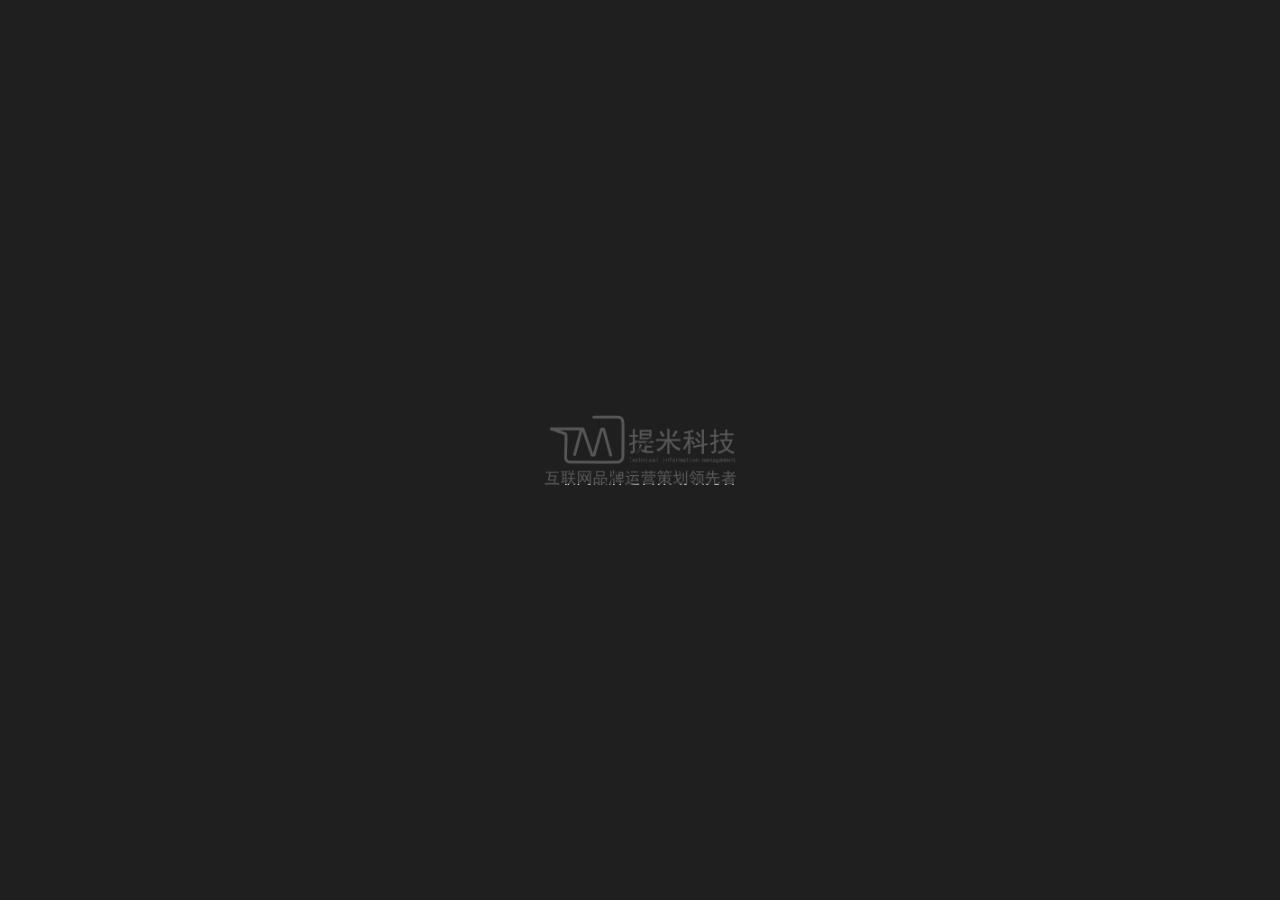
==== index.html @ 5b45d287 "5月7更换封面后" ====
<!DOCTYPE html>
<html>
<head>
    <title>提米科技</title>
    <meta charset="utf-8">
    
	<meta name='keywords' content='提米科技'>
	<meta name='description' content='提米科技,互联网品牌运营策划领先者'>
    <meta http-equiv="X-UA-Compatible" content="IE=edge,chrome=1">
    <meta name="viewport" content="width=device-width, initial-scale=1.0">
    <link rel="shortcut icon" href="c9cdn.tuliptech.cn/static/imgs/conine-ico.png" />

    

    <link rel="stylesheet" href="c9cdn.tuliptech.cn/static/common/common.css"/>
    <link rel="stylesheet" href="static/style/page.css"/>
</head>
<body class="page-index">


<div class="loading-box">
    <div class="loading-inner">
        <div class="loading-ani-left"></div>
        <div class="loading-ani-right"></div>
    </div>
</div>




<!--导航DISC-->
<svg id="svg" class="t-right-top nav-disc-box" viewBox="-5,0,14,14"></svg>

<!--微信二维码-->
<div class="img-weixin-box">
    <div class="img-weixin-close"></div>
    <img src="c9cdn.tuliptech.cn/static/imgs/img-w-bg.gif">
</div>

<!--导航box-->
<div id="navBox" class="nav-body-box">
    <ul>
        <li class="nav-about">
            <a href="page/about.html"></a>
            <span class="nav-line"></span>
            <span class="nav-intro"></span>
        </li>
        <li class="nav-work">
            <a href="http://www.s8bjh.cn/"></a>
            <span class="nav-line"></span>
            <span class="nav-intro"></span>
        </li>
        <li class="nav-blog">
            <a href="page/case.html"></a>
            <span class="nav-line"></span>
            <span class="nav-intro"></span>
        </li>
        <li class="nav-contact">
            <a href="page/contact.html"></a>
            <span class="nav-line"></span>
            <span class="nav-intro"></span>
        </li>
    </ul>
    <!--社交平台链接-->
    <div class="clearfix nav-share">
        <a target="_blank" class="nav-share-b" href=""></a>
        <a target="_blank" class="nav-share-d" href="page/contact.html"></a>
        <a target="_blank" class="nav-share-x" href="page/contact.html"></a>
        <a class="nav-share-w" href="javascript:void(0);"></a>
    </div>
</div>
<div id="navMask" class="nav-body-mask"></div>

<a href="#page1" class="panel-scroll t-right-bot"></a>

<!--首页视频-->
<div id="fullpage" class="main">

    

    <div id="section-1" class="section m-section m-section-panel-1">
        <div class="section-box">
            <div class="panel-logo panel-logo-1" data-original="c9cdn.tuliptech.cn/static/imgs/logo-1-bg.png"></div>
            <div class="panel-title-first t-left-top"></div>
            <div class="panel-slogan-first t-left-bot"></div>
        </div>

        <div class="t-center"></div>

    </div>

    <div id="section-2" class="section m-section m-section-panel-2">
        <div class="section-box">
            <div class="panel-logo panel-logo-2" data-original="c9cdn.tuliptech.cn/static/imgs/logo-2-bg.png"></div>
               <div class="panel-title t-left-top">
                <img src="c9cdn.tuliptech.cn/static/imgs/slgon/slgon-01.svg" />
            </div>
            <div class="panel-slogan t-left-bot">
                <div class="slogan-img"></div>
                <div class="slogan-txt">
					<br/>互联网时代，我们热情不断。<br/>不被生活磨灭，将热情融入品牌，让品牌充满故事。	
                </div>
            </div>
        </div>
        <div class="t-center"></div>
    </div>

    <div id="section-3" class="section m-section m-section-panel-3">
        <div class="section-box">
            <div class="panel-logo panel-logo-3" data-original="c9cdn.tuliptech.cn/static/imgs/logo-3-bg.png"></div>
               <div class="panel-title t-left-top">
                <img src="c9cdn.tuliptech.cn/static/imgs/slgon/slgon-02.svg" />
            </div>
            <div class="panel-slogan t-left-bot">
                <div class="slogan-img"></div>
                <div class="slogan-txt">十年如一日的积累和沉淀，对社会变迁和技术革新的敏锐嗅觉，<br/>
                    让我们洞察用户需求、把我市场趋势，但我们初心不变。
                </div>
            </div>
        </div>
        <div class="t-center"></div>
    </div>

    <div id="section-4" class="section m-section m-section-panel-4">
        <div class="section-box">
            <div class="panel-logo panel-logo-4" data-original="c9cdn.tuliptech.cn/static/imgs/logo-4-bg.png"></div>
               <div class="panel-title t-left-top">
                <img src="c9cdn.tuliptech.cn/static/imgs/slgon/slgon-03.svg" />
            </div>
            <div class="panel-slogan t-left-bot">
                <div class="slogan-img"></div>
                <div class="slogan-txt"><br/>用心是提米的态度。我们善于聆听客户要求，凡事以客户为主<br/>始终站在客户的立场审视自己的工作。
                </div>
            </div>
        </div>
        <div class="t-center"></div>
    </div>

    <div id="section-5" class="section m-section m-section-panel-5">
        <div class="section-box">
            <div class="panel-logo panel-logo-5" data-original="c9cdn.tuliptech.cn/static/imgs/logo-5-bg.png"></div>
               <div class="panel-title t-left-top">
                <img src="c9cdn.tuliptech.cn/static/imgs/slgon/slgon-04.svg" />
            </div>
            <div class="panel-slogan t-left-bot">
                <div class="slogan-img"></div>
                <div class="slogan-txt">"文不按古，匠心独妙“每件小事都追求到极致。<br/>
                    如果成不了第一，那就成为有追求的。
                </div>
            </div>
        </div>
        <div class="t-center"></div>
    </div>

    <div id="section-6" class="section m-section m-section-panel-6">
        <div class="section-box">
            <div class="panel-logo panel-logo-6" data-original="c9cdn.tuliptech.cn/static/imgs/logo-6-bg.png"></div>
               <div class="panel-title t-left-top">
                <img src="c9cdn.tuliptech.cn/static/imgs/slgon/slgon-05.svg" />
            </div>
            <div class="panel-slogan t-left-bot">
                <div class="slogan-img"></div>
                <div class="slogan-txt">设计是需要不断的跟上潮流、创新<br/>
                    它让品牌被认识，被广传，被认可。
                </div>
            </div>
        </div>
        <div class="t-center"></div>
    </div>

    <div id="section-7" class="section m-section section-end m-section-panel-7">
        <div class="t-left-top page-logo">
            <a class="logo" href="#page1">
                <img src="c9cdn.tuliptech.cn/static/imgs/logo-bg-white.png"/>
            </a>
        </div>
        <div class="section-end-intro">
             <h1>互联网品牌运营策划领先者</h1>
            <p>为您量身定做您的品牌，帮助您的品牌在激烈的竞争中脱颖而出、与众不同。</p>
        </div>
        <div class="section-end-inner">
            <div class="end-panel">
                <a class="end-item" href="page/about.html">
                    <div class="hover-circel-1"></div>
                    <div class="hover-circel-2"></div>
                    <h2>ABOUT</h2>
                    <h4>关于我们</h4>
                    <p>匠于心，品于行，做品牌，我们是认真的</p>
                </a>
            </div>
            <div class="end-panel">
                <a class="end-item" href="http://www.s8bjh.cn/">
                    <div class="hover-circel-1"></div>
                    <div class="hover-circel-2"></div>
                    <h2>TIMIMAILBOX</h2>
                    <h4>TIMI微信箱</h4>
                    <p>为您提供更好的服务</p>
                </a>
            </div>
            <div class="end-panel">
                <a class="end-item" href="page/case.html">
                    <div class="hover-circel-1"></div>
                    <div class="hover-circel-2"></div>
                    <h2>SERVICE</h2>
                    <h4>服务</h4>
                    <p>全程跟进客户,认真聆听客户的要求</p>
                </a>
            </div>
            <div class="end-panel">
                <a class="end-item" href="page/contact.html">
                    <div class="hover-circel-1"></div>
                    <div class="hover-circel-2"></div>
                    <h2>CONTACT</h2>
                    <h4>联系我们</h4>
                    <p>和提米一起创造更好的品牌</p>
                </a>
            </div>
        </div>
        <div class="end-hire">
            <span>我们正在寻找与众不同的你，快来加入我们！</span>
            
        </div>
        <div class="end-share nav-share t-left-bot">
            <a target="_blank" class="nav-share-b" href=""></a>
            <a target="_blank" class="nav-share-d" href="page/contact.html"></a>
            <a target="_blank" class="nav-share-x" href="page/contact.html"></a>
            <a class="nav-share-w" href="javascript:void(0);"></a>
        </div>
        <div class="end-copyRight">
            <div class="copyRight-inner">
                <span>Copyright ? 提米科技. </span>
            </div>
        </div>
    </div>
</div>

<script src="http://c9cdn.tuliptech.cn/static/script/lib/jquery.js"></script>
<script src="http://c9cdn.tuliptech.cn/static/script/lib/resLoader.js"></script>
<script src="http://c9cdn.tuliptech.cn/static/script/lib/touch-0.2.13.min.js"></script>
<script src="http://c9cdn.tuliptech.cn/static/script/lib/reqestAnimationFrame.js"></script>
<script src="http://c9cdn.tuliptech.cn/static/script/lib/jquery.mousewheel.min.js"></script>
<script src="http://c9cdn.tuliptech.cn/static/script/lib/greensock/TweenMax.min.js"></script>
<script src="http://c9cdn.tuliptech.cn/static/script/lib/scrollmagic/ScrollMagic.min.js"></script>
<script src="http://c9cdn.tuliptech.cn/static/script/lib/scrollmagic/plugins/animation.gsap.js"></script>
<script src="http://c9cdn.tuliptech.cn/static/script/lib/fullpage/jquery.fullPage.js"></script>
<script src="http://c9cdn.tuliptech.cn/static/script/lib/snap.svg-min.js"></script>
<script>
    window.navType = false;
</script>
<script src="http://c9cdn.tuliptech.cn/static/script/common.js"></script>
<script src="http://c9cdn.tuliptech.cn/static/script/index.js"></script>
<script src="http://c9cdn.tuliptech.cn/static/script/tongji.js"></script>
</body>
</html>
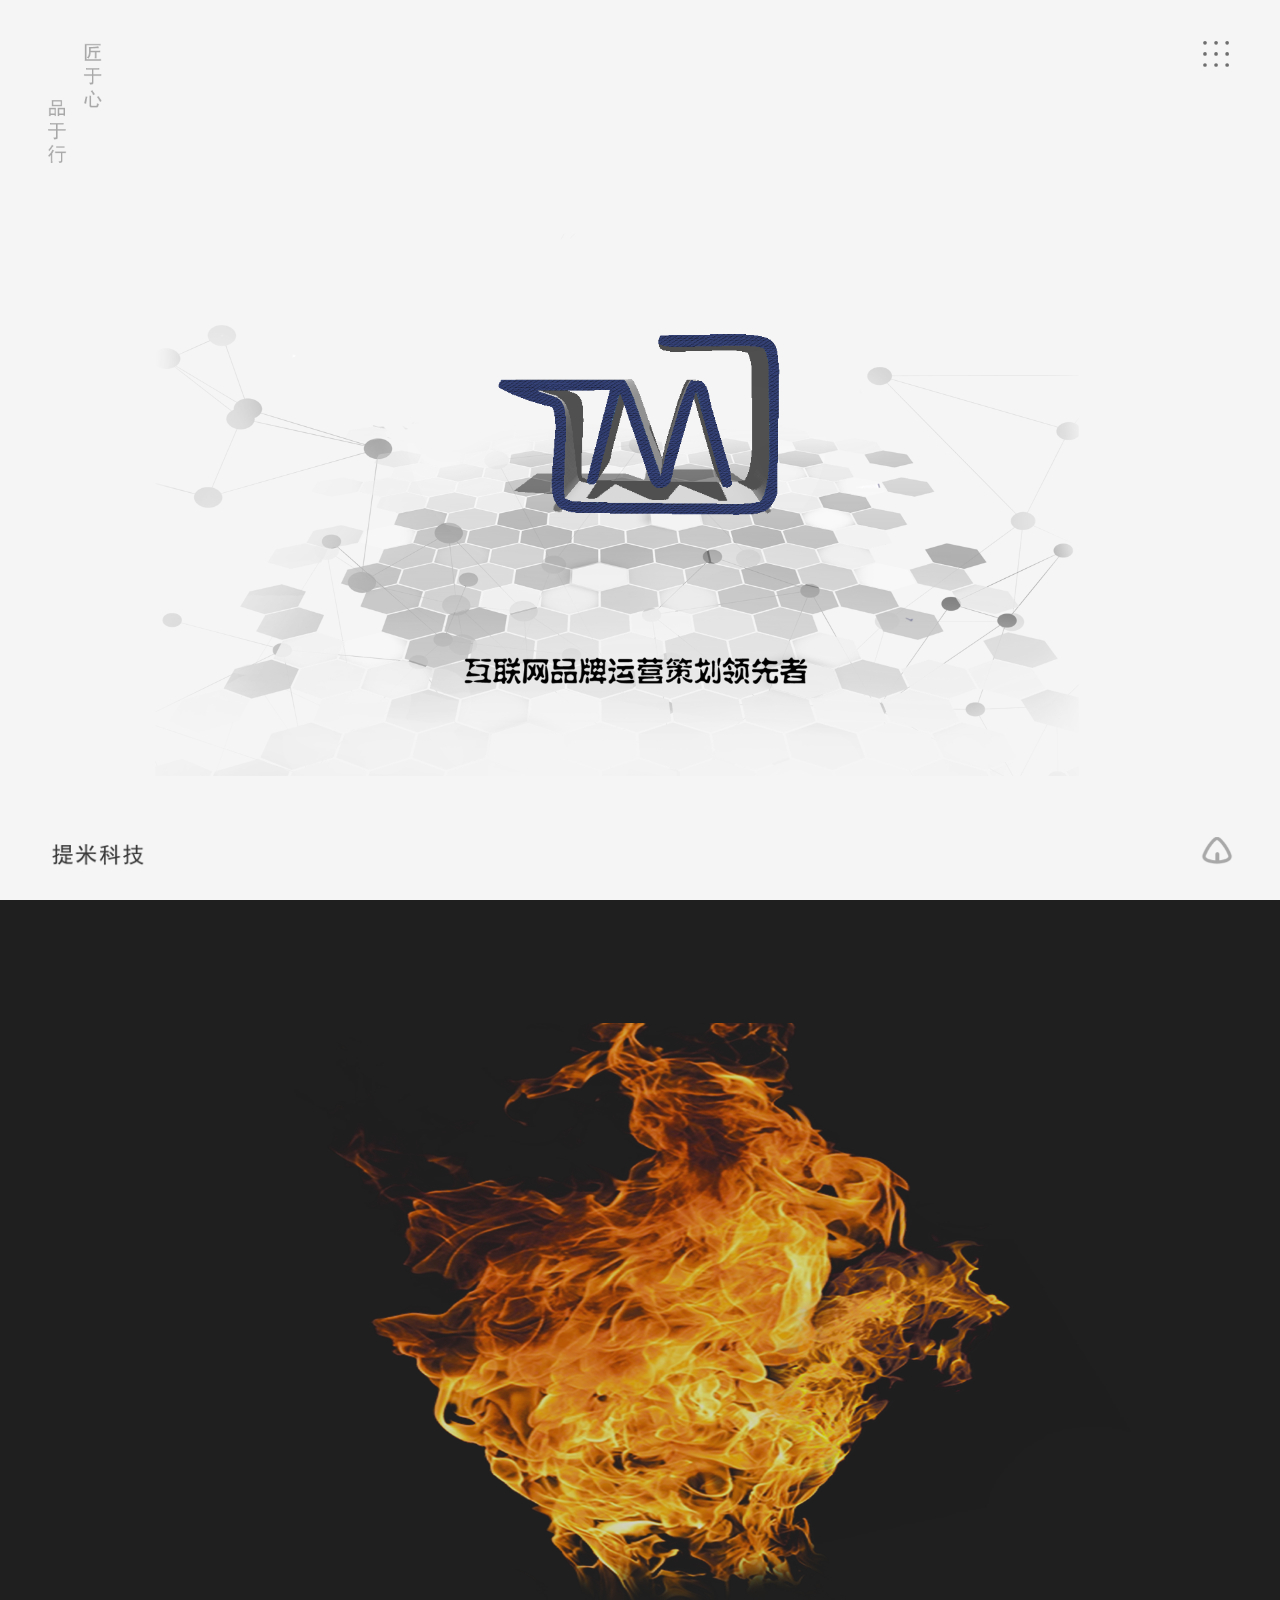
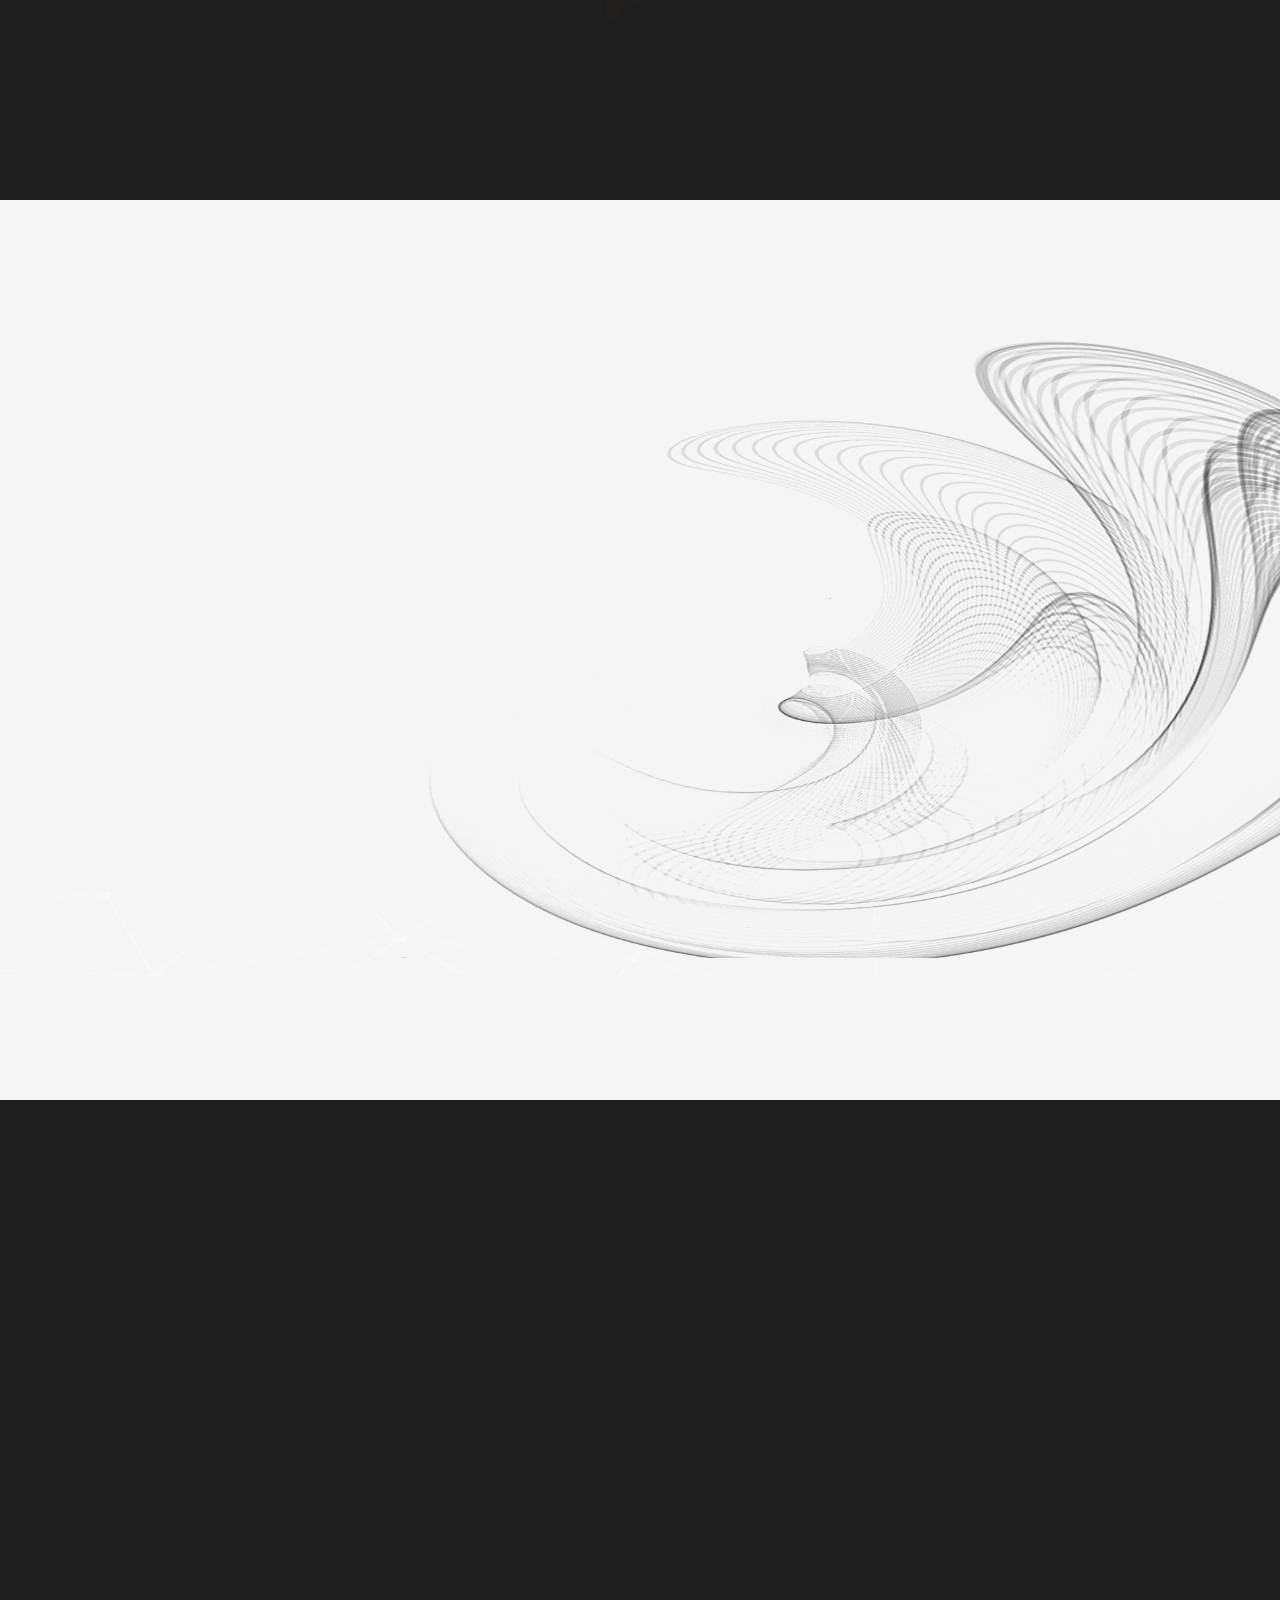
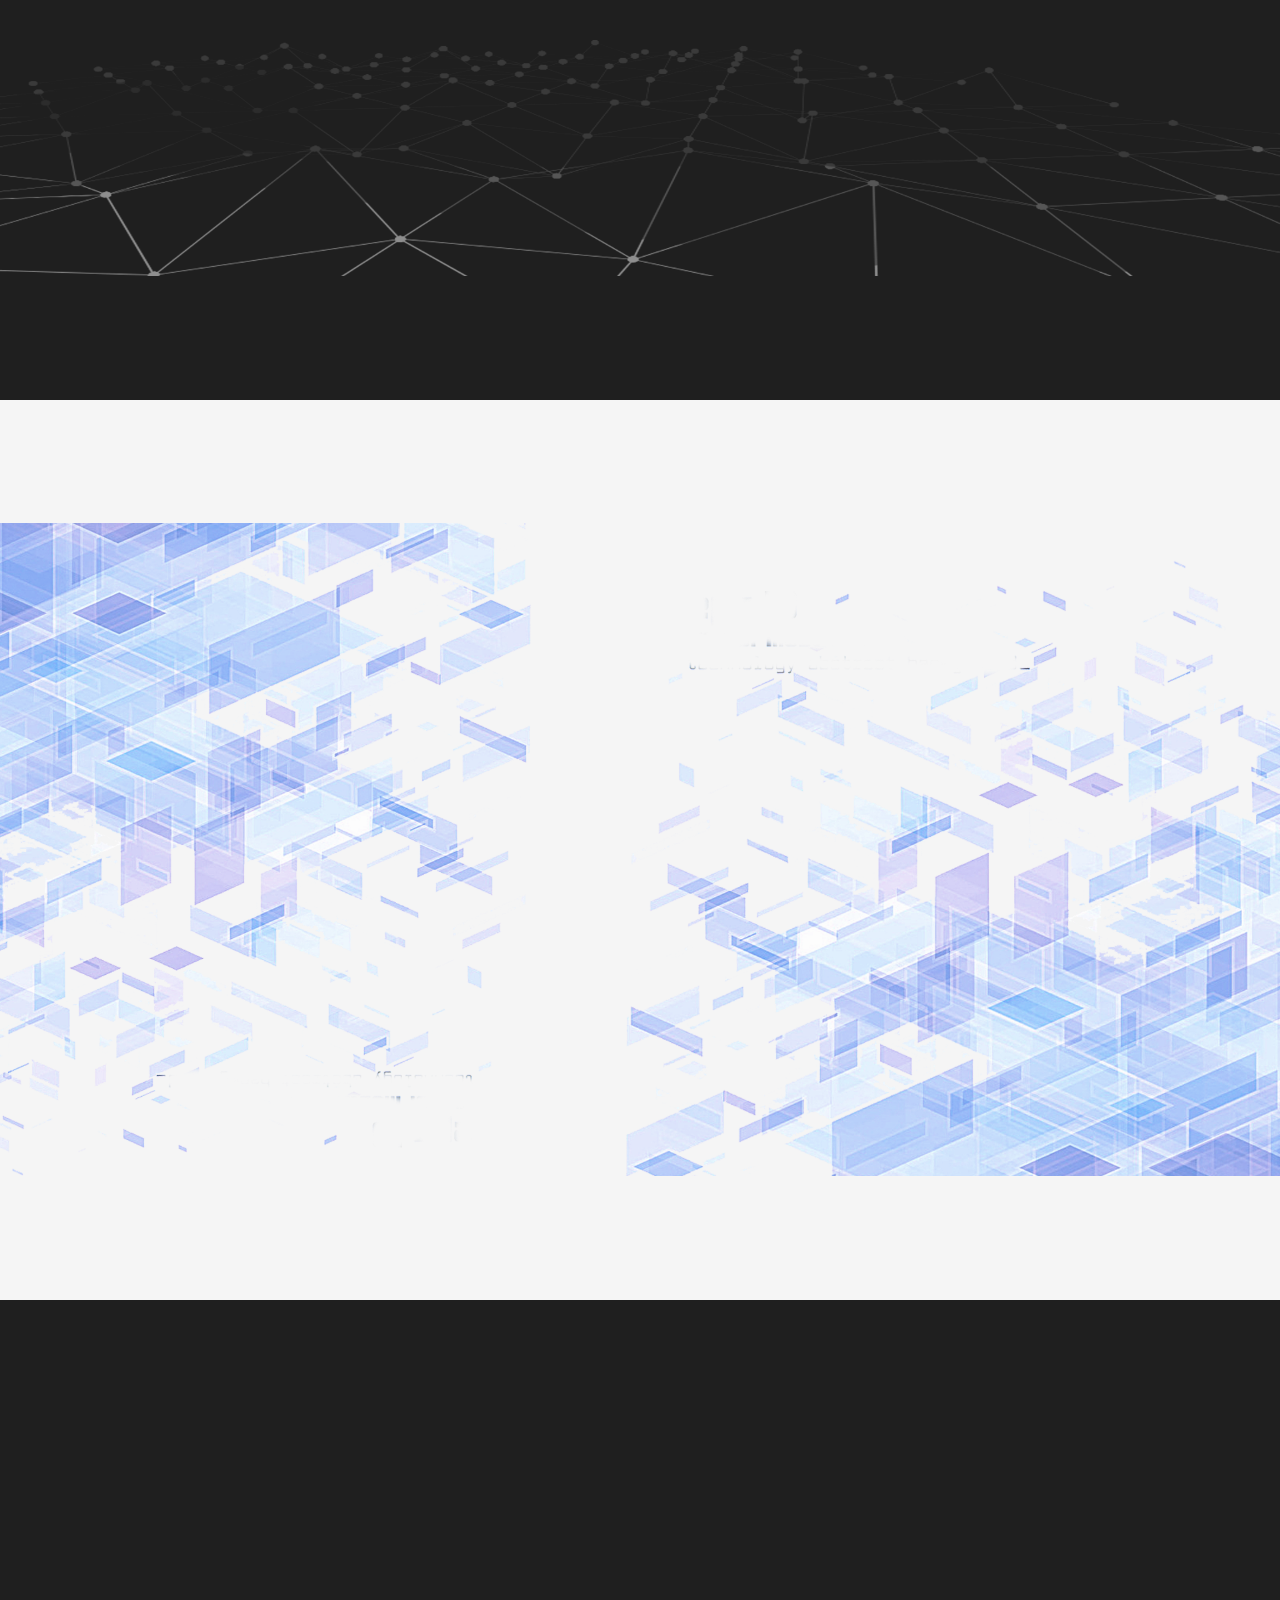
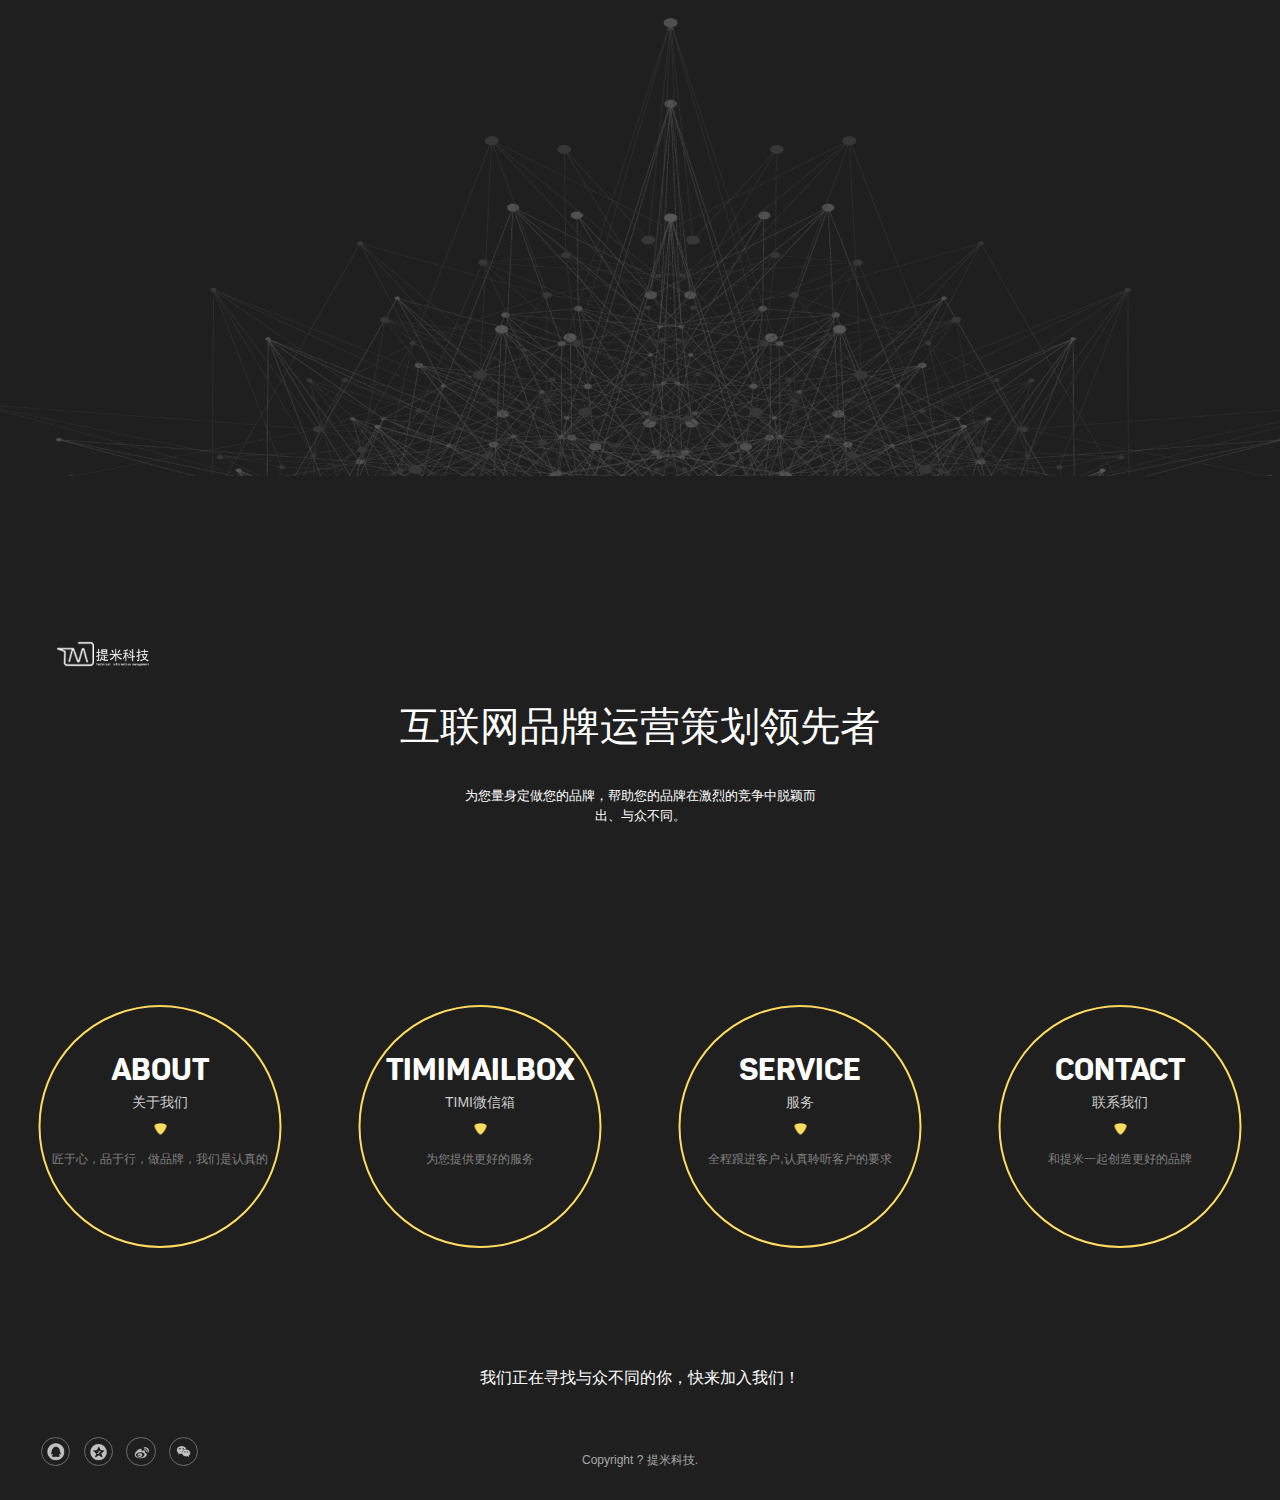
==== commit 6962ca6a: "分享完成" ====
--- a/index.html
+++ b/index.html
@@ -221,9 +221,9 @@
             
         </div>
         <div class="end-share nav-share t-left-bot">
-            <a target="_blank" class="nav-share-b" href=""></a>
-            <a target="_blank" class="nav-share-d" href="page/contact.html"></a>
-            <a target="_blank" class="nav-share-x" href="page/contact.html"></a>
+            <a target="_blank" class="nav-share-b" href="javascript:void(0)"></a>
+            <a target="_blank" class="nav-share-d" href="javascript:void(0)"></a>
+            <a target="_blank" class="nav-share-x" href="javascript:void(0)"></a>
             <a class="nav-share-w" href="javascript:void(0);"></a>
         </div>
         <div class="end-copyRight">
@@ -234,21 +234,21 @@
     </div>
 </div>
 
-<script src="http://c9cdn.tuliptech.cn/static/script/lib/jquery.js"></script>
-<script src="http://c9cdn.tuliptech.cn/static/script/lib/resLoader.js"></script>
-<script src="http://c9cdn.tuliptech.cn/static/script/lib/touch-0.2.13.min.js"></script>
-<script src="http://c9cdn.tuliptech.cn/static/script/lib/reqestAnimationFrame.js"></script>
-<script src="http://c9cdn.tuliptech.cn/static/script/lib/jquery.mousewheel.min.js"></script>
-<script src="http://c9cdn.tuliptech.cn/static/script/lib/greensock/TweenMax.min.js"></script>
-<script src="http://c9cdn.tuliptech.cn/static/script/lib/scrollmagic/ScrollMagic.min.js"></script>
-<script src="http://c9cdn.tuliptech.cn/static/script/lib/scrollmagic/plugins/animation.gsap.js"></script>
-<script src="http://c9cdn.tuliptech.cn/static/script/lib/fullpage/jquery.fullPage.js"></script>
-<script src="http://c9cdn.tuliptech.cn/static/script/lib/snap.svg-min.js"></script>
+<script src="c9cdn.tuliptech.cn/static/script/lib/jquery.js"></script>
+<script src="c9cdn.tuliptech.cn/static/script/lib/resLoader.js"></script>
+<script src="c9cdn.tuliptech.cn/static/script/lib/touch-0.2.13.min.js"></script>
+<script src="c9cdn.tuliptech.cn/static/script/lib/reqestAnimationFrame.js"></script>
+<script src="c9cdn.tuliptech.cn/static/script/lib/jquery.mousewheel.min.js"></script>
+<script src="c9cdn.tuliptech.cn/static/script/lib/greensock/TweenMax.min.js"></script>
+<script src="c9cdn.tuliptech.cn/static/script/lib/scrollmagic/ScrollMagic.min.js"></script>
+<script src="c9cdn.tuliptech.cn/static/script/lib/scrollmagic/plugins/animation.gsap.js"></script>
+<script src="c9cdn.tuliptech.cn/static/script/lib/fullpage/jquery.fullPage.js"></script>
+<script src="c9cdn.tuliptech.cn/static/script/lib/snap.svg-min.js"></script>
 <script>
     window.navType = false;
 </script>
-<script src="http://c9cdn.tuliptech.cn/static/script/common.js"></script>
-<script src="http://c9cdn.tuliptech.cn/static/script/index.js"></script>
-<script src="http://c9cdn.tuliptech.cn/static/script/tongji.js"></script>
+<script src="c9cdn.tuliptech.cn/static/script/common.js"></script>
+<script src="c9cdn.tuliptech.cn/static/script/index.js"></script>
+<script src="c9cdn.tuliptech.cn/static/script/tongji.js"></script>
 </body>
 </html>